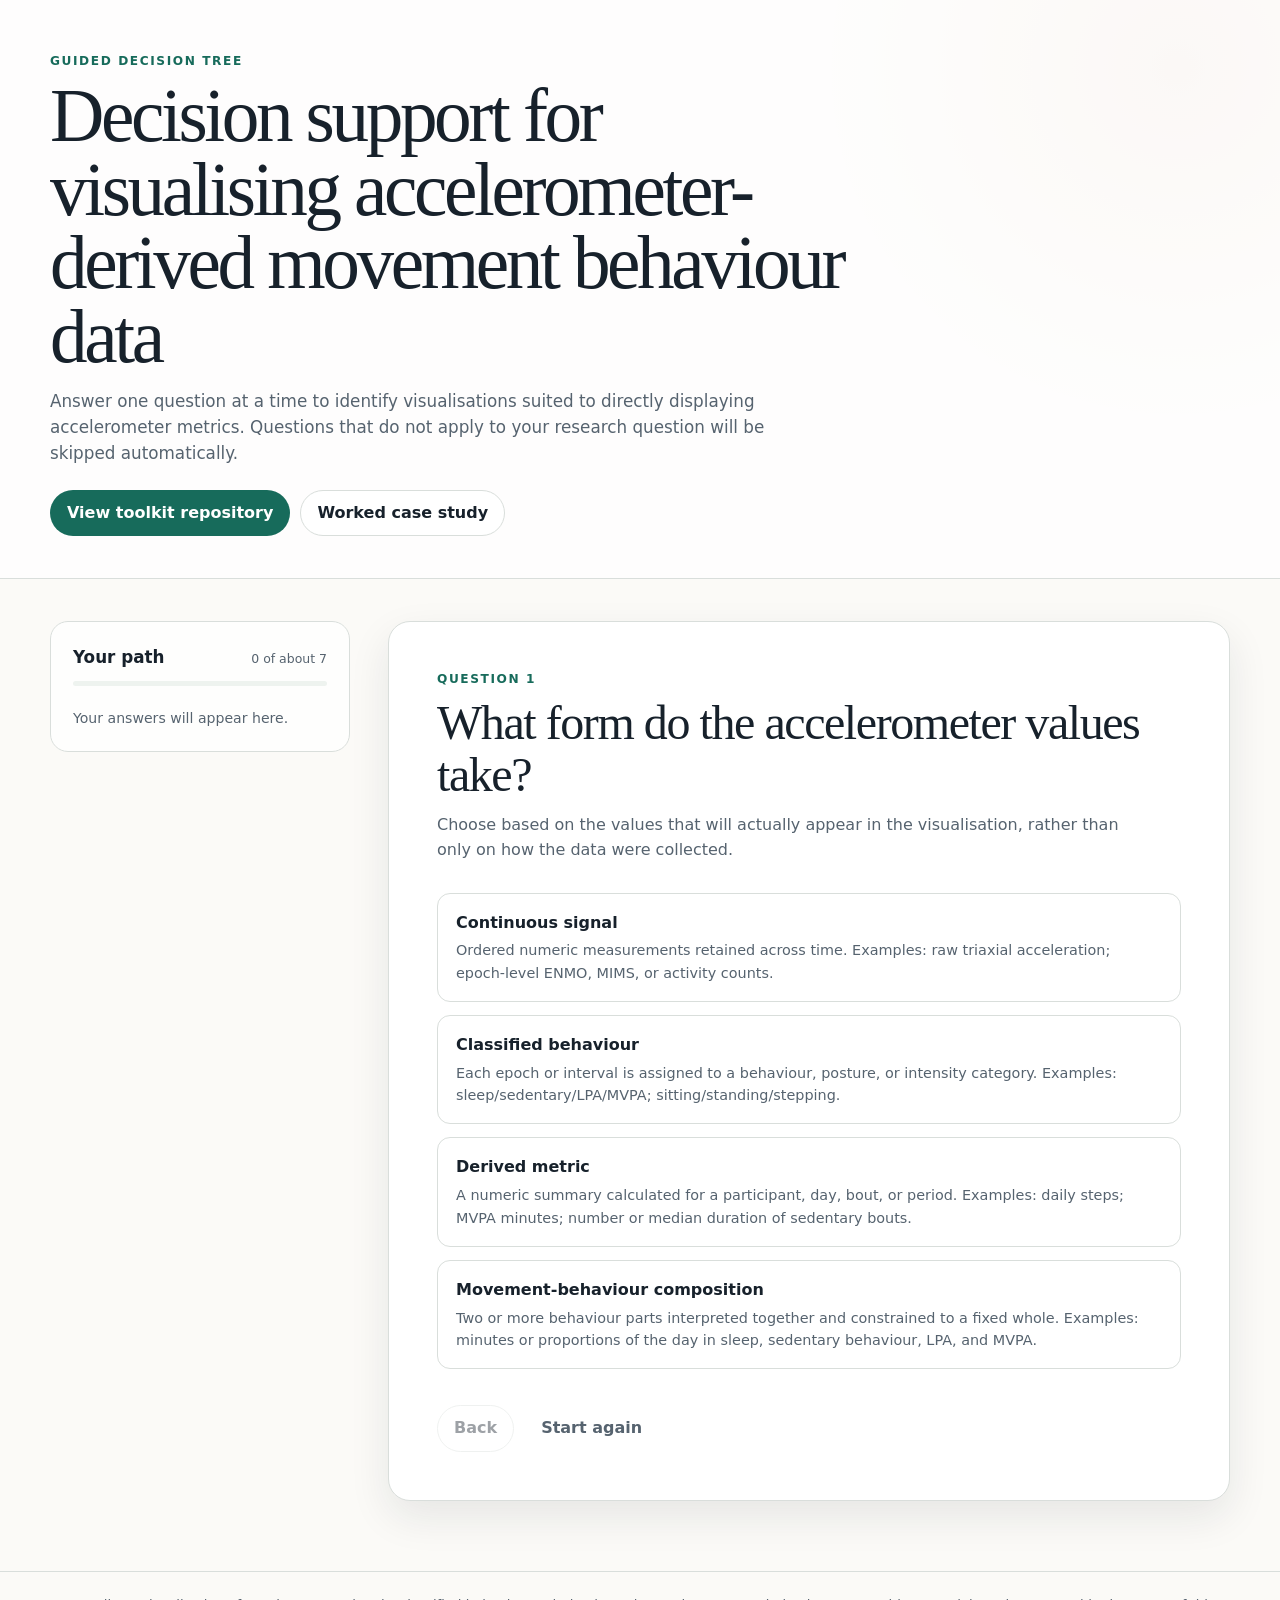
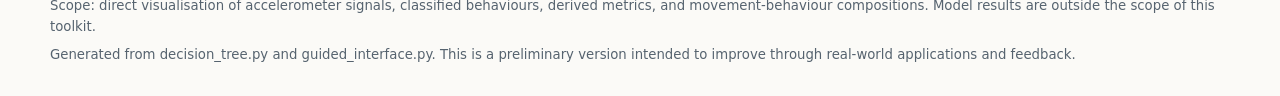
==== docs/index.html @ d6dd8bea "Add generated GitHub Pages recommender" ====
<!doctype html>
<html lang="en">
  <head>
    <meta charset="utf-8">
    <meta name="viewport" content="width=device-width, initial-scale=1">
    <title>Decision support for visualising accelerometer-derived movement behaviour data</title>
    <link rel="stylesheet" href="styles.css">
  </head>
  <body>
    <header class="site-header">
      <div class="header-inner">
        <p class="eyebrow">Guided decision tree</p>
        <h1>Decision support for visualising accelerometer-derived movement behaviour data</h1>
        <p class="intro">
          Answer one question at a time to identify visualisations suited to
          directly displaying accelerometer metrics. Questions that do not
          apply to your research question will be skipped automatically.
        </p>
        <div class="header-actions">
          <a class="button primary" href="https://github.com/mpaivama/accelerometer-visualisation-decision-support">
            View toolkit repository
          </a>
          <a class="button secondary" href="https://github.com/mpaivama/accelerometer-visualisation-decision-support/tree/main/case_study">
            Worked case study
          </a>
        </div>
      </div>
    </header>

    <main class="layout">
      <aside class="summary-panel" aria-label="Answered questions">
        <div class="summary-heading">
          <h2>Your path</h2>
          <span id="progress-label">Starting</span>
        </div>
        <div class="progress-track" aria-hidden="true">
          <div id="progress-bar" class="progress-bar"></div>
        </div>
        <ol id="answer-summary" class="answer-summary">
          <li class="empty-summary">Your answers will appear here.</li>
        </ol>
      </aside>

      <section class="workspace" aria-live="polite">
        <div id="error-box" class="error-box" hidden></div>

        <article id="question-card" class="card question-card">
          <p id="question-number" class="eyebrow"></p>
          <h2 id="question-title">Loading the first question...</h2>
          <p id="question-help" class="question-help"></p>
          <div id="answer-controls" class="answer-controls"></div>
          <div class="navigation">
            <button id="back-button" class="button secondary" type="button" disabled>
              Back
            </button>
            <button id="reset-button" class="button quiet" type="button">
              Start again
            </button>
          </div>
        </article>

        <section id="results" class="results" hidden>
          <div class="results-header">
            <p class="eyebrow">Decision-tree result</p>
            <h2>Recommended visualisations</h2>
            <p>
              These recommendations were generated from the Python decision tree
              used by the repository, notebook, local interface, and decision
              report. This page runs fully in the browser.
            </p>
          </div>
          <div id="recommendation-list" class="recommendation-list"></div>

          <article class="card supporting-card">
            <h3>Decision path</h3>
            <ul id="decision-path"></ul>
          </article>

          <article class="card supporting-card">
            <h3>Design notes</h3>
            <ul id="design-notes"></ul>
          </article>

          <div class="results-actions">
            <button id="results-back-button" class="button secondary" type="button">
              Change the last answer
            </button>
            <button id="results-reset-button" class="button primary" type="button">
              Start a new decision path
            </button>
          </div>
        </section>
      </section>
    </main>

    <footer>
      <p>
        Scope: direct visualisation of accelerometer signals, classified
        behaviours, derived metrics, and movement-behaviour compositions.
        Model results are outside the scope of this toolkit.
      </p>
      <p id="source-note"></p>
    </footer>

    <script src="data.js"></script>
    <script src="app.js"></script>
  </body>
</html>
---- docs/styles.css ----
:root {
  --ink: #17212b;
  --muted: #56636f;
  --paper: #fbfaf7;
  --panel: #ffffff;
  --line: #d9dedb;
  --soft: #eef3ef;
  --accent: #176b5b;
  --accent-dark: #0d5144;
  --accent-light: #dcefe9;
  --warm: #b6613b;
  --shadow: 0 16px 42px rgba(23, 33, 43, 0.09);
}

* {
  box-sizing: border-box;
}

[hidden] {
  display: none !important;
}

body {
  margin: 0;
  color: var(--ink);
  background:
    radial-gradient(circle at 92% 4%, rgba(182, 97, 59, 0.12), transparent 22rem),
    var(--paper);
  font-family: Inter, ui-sans-serif, system-ui, -apple-system, BlinkMacSystemFont, "Segoe UI", sans-serif;
  line-height: 1.55;
}

button,
input {
  font: inherit;
}

a {
  color: inherit;
}

.site-header {
  border-bottom: 1px solid var(--line);
  background: rgba(255, 255, 255, 0.72);
}

.header-inner {
  width: min(1180px, calc(100% - 40px));
  margin: 0 auto;
  padding: 52px 0 42px;
}

.eyebrow {
  margin: 0 0 8px;
  color: var(--accent);
  font-size: 0.76rem;
  font-weight: 800;
  letter-spacing: 0.13em;
  text-transform: uppercase;
}

h1,
h2,
h3,
p {
  margin-top: 0;
}

h1 {
  max-width: 800px;
  margin-bottom: 14px;
  font-family: Georgia, "Times New Roman", serif;
  font-size: clamp(2.35rem, 6vw, 4.7rem);
  font-weight: 500;
  letter-spacing: -0.045em;
  line-height: 0.98;
}

.intro {
  max-width: 780px;
  margin-bottom: 0;
  color: var(--muted);
  font-size: 1.05rem;
}

.header-actions {
  display: flex;
  flex-wrap: wrap;
  gap: 10px;
  margin-top: 24px;
}

.layout {
  display: grid;
  grid-template-columns: 300px minmax(0, 1fr);
  gap: 38px;
  width: min(1180px, calc(100% - 40px));
  margin: 42px auto 70px;
}

.summary-panel {
  align-self: start;
  position: sticky;
  top: 24px;
  padding: 22px;
  border: 1px solid var(--line);
  border-radius: 18px;
  background: rgba(255, 255, 255, 0.7);
}

.summary-heading {
  display: flex;
  align-items: baseline;
  justify-content: space-between;
  gap: 12px;
}

.summary-heading h2 {
  margin-bottom: 10px;
  font-size: 1.05rem;
}

#progress-label {
  color: var(--muted);
  font-size: 0.78rem;
}

.progress-track {
  height: 5px;
  overflow: hidden;
  margin-bottom: 22px;
  border-radius: 999px;
  background: var(--soft);
}

.progress-bar {
  width: 0;
  height: 100%;
  border-radius: inherit;
  background: var(--accent);
  transition: width 180ms ease;
}

.answer-summary {
  display: grid;
  gap: 15px;
  margin: 0;
  padding: 0;
  list-style: none;
}

.answer-summary li {
  padding-bottom: 14px;
  border-bottom: 1px solid var(--line);
}

.answer-summary li:last-child {
  padding-bottom: 0;
  border-bottom: 0;
}

.answer-summary .answer-question {
  display: block;
  margin-bottom: 3px;
  color: var(--muted);
  font-size: 0.75rem;
  line-height: 1.35;
}

.answer-summary .answer-value {
  display: block;
  font-size: 0.88rem;
  font-weight: 700;
  line-height: 1.35;
}

.empty-summary {
  color: var(--muted);
  font-size: 0.88rem;
}

.workspace {
  min-width: 0;
}

.card {
  border: 1px solid var(--line);
  border-radius: 22px;
  background: var(--panel);
  box-shadow: var(--shadow);
}

.question-card {
  padding: clamp(25px, 5vw, 48px);
}

.question-card h2,
.results-header h2 {
  margin-bottom: 12px;
  font-family: Georgia, "Times New Roman", serif;
  font-size: clamp(1.9rem, 4vw, 3rem);
  font-weight: 500;
  letter-spacing: -0.03em;
  line-height: 1.08;
}

.question-help,
.results-header p {
  max-width: 700px;
  color: var(--muted);
}

.answer-controls {
  display: grid;
  gap: 13px;
  margin: 30px 0 36px;
}

.option-button {
  width: 100%;
  padding: 17px 18px;
  border: 1px solid var(--line);
  border-radius: 13px;
  color: var(--ink);
  background: #fff;
  text-align: left;
  cursor: pointer;
  transition: border-color 150ms ease, box-shadow 150ms ease, transform 150ms ease;
}

.option-button:hover,
.option-button:focus-visible {
  border-color: var(--accent);
  box-shadow: 0 6px 18px rgba(23, 107, 91, 0.12);
  outline: 0;
  transform: translateY(-1px);
}

.option-label {
  display: block;
  margin-bottom: 4px;
  font-weight: 780;
}

.option-description {
  display: block;
  color: var(--muted);
  font-size: 0.9rem;
}

.navigation,
.results-actions {
  display: flex;
  flex-wrap: wrap;
  gap: 10px;
}

.button {
  display: inline-flex;
  align-items: center;
  justify-content: center;
  padding: 10px 16px;
  border: 1px solid transparent;
  border-radius: 999px;
  font-weight: 750;
  text-decoration: none;
  cursor: pointer;
}

.button:disabled {
  cursor: not-allowed;
  opacity: 0.42;
}

.button.primary {
  color: #fff;
  background: var(--accent);
}

.button.primary:hover {
  background: var(--accent-dark);
}

.button.secondary {
  border-color: var(--line);
  color: var(--ink);
  background: #fff;
}

.button.quiet {
  color: var(--muted);
  background: transparent;
}

.error-box {
  margin-bottom: 18px;
  padding: 14px 16px;
  border: 1px solid #db9c80;
  border-radius: 12px;
  color: #71351d;
  background: #fff0e9;
}

.results {
  display: grid;
  gap: 22px;
}

.results-header {
  padding: 18px 4px 4px;
}

.recommendation-list {
  display: grid;
  gap: 18px;
}

.recommendation-card {
  position: relative;
  overflow: hidden;
  padding: 28px;
  border: 1px solid var(--line);
  border-radius: 18px;
  background: #fff;
  box-shadow: var(--shadow);
}

.recommendation-card::before {
  position: absolute;
  inset: 0 auto 0 0;
  width: 5px;
  background: var(--accent);
  content: "";
}

.recommendation-rank {
  display: inline-block;
  margin-bottom: 11px;
  padding: 4px 9px;
  border-radius: 999px;
  color: var(--accent-dark);
  background: var(--accent-light);
  font-size: 0.72rem;
  font-weight: 800;
  letter-spacing: 0.08em;
  text-transform: uppercase;
}

.recommendation-card h3 {
  margin-bottom: 16px;
  font-family: Georgia, "Times New Roman", serif;
  font-size: 1.55rem;
  font-weight: 500;
}

.recommendation-detail {
  margin-bottom: 11px;
}

.recommendation-detail:last-child {
  margin-bottom: 0;
}

.recommendation-detail strong {
  color: var(--accent-dark);
}

.recommendation-detail ul {
  margin: 7px 0 0;
  padding-left: 22px;
  color: var(--muted);
}

.recommendation-detail li + li {
  margin-top: 5px;
}

.supporting-card {
  padding: 26px 28px;
  box-shadow: none;
}

.supporting-card h3 {
  margin-bottom: 12px;
}

.supporting-card ul {
  margin: 0;
  padding-left: 20px;
}

.supporting-card li + li {
  margin-top: 8px;
}

footer {
  border-top: 1px solid var(--line);
}

footer p {
  width: min(1180px, calc(100% - 40px));
  margin: 0 auto;
  padding: 24px 0 0;
  color: var(--muted);
  font-size: 0.83rem;
}

footer p:last-child {
  padding: 8px 0 30px;
}

@media (max-width: 850px) {
  .layout {
    grid-template-columns: 1fr;
  }

  .summary-panel {
    position: static;
  }
}

@media (max-width: 560px) {
  .header-inner,
  .layout,
  footer p {
    width: min(100% - 24px, 1180px);
  }

  .header-inner {
    padding-top: 38px;
  }

  .layout {
    margin-top: 24px;
  }

  .question-card {
    border-radius: 16px;
  }
}
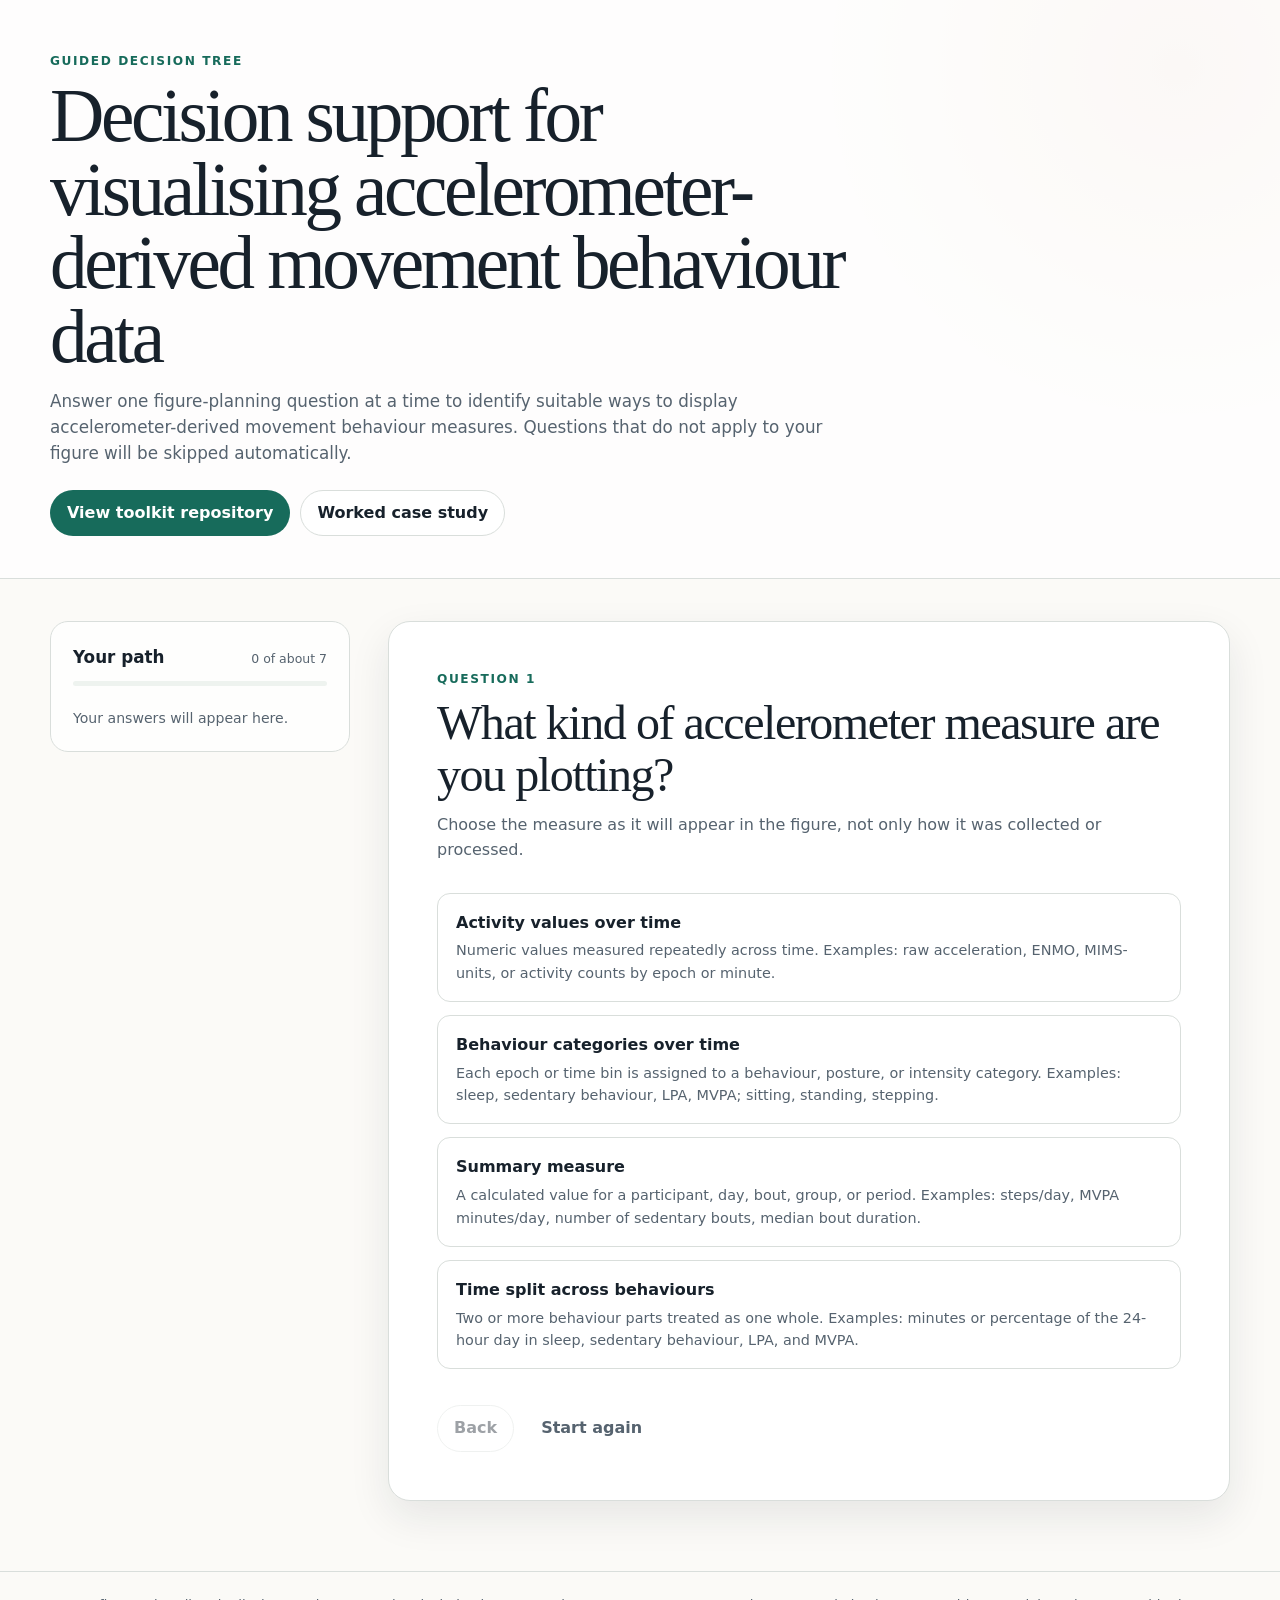
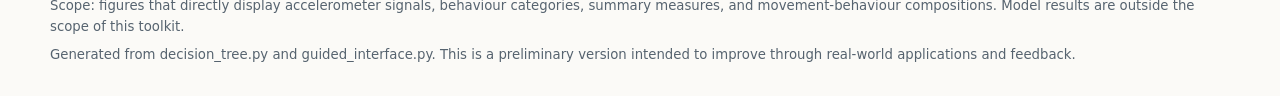
==== commit 1a56a9bd: "Refine decision interface language" ====
--- a/docs/index.html
+++ b/docs/index.html
@@ -12,9 +12,10 @@
         <p class="eyebrow">Guided decision tree</p>
         <h1>Decision support for visualising accelerometer-derived movement behaviour data</h1>
         <p class="intro">
-          Answer one question at a time to identify visualisations suited to
-          directly displaying accelerometer metrics. Questions that do not
-          apply to your research question will be skipped automatically.
+          Answer one figure-planning question at a time to identify suitable
+          ways to display accelerometer-derived movement behaviour measures.
+          Questions that do not apply to your figure will be skipped
+          automatically.
         </p>
         <div class="header-actions">
           <a class="button primary" href="https://github.com/mpaivama/accelerometer-visualisation-decision-support">
@@ -61,18 +62,18 @@
 
         <section id="results" class="results" hidden>
           <div class="results-header">
-            <p class="eyebrow">Decision-tree result</p>
+            <p class="eyebrow">Your recommendation</p>
             <h2>Recommended visualisations</h2>
             <p>
-              These recommendations were generated from the Python decision tree
-              used by the repository, notebook, local interface, and decision
-              report. This page runs fully in the browser.
+              These recommendations were generated from the same Python decision
+              tree used by the repository, notebook, local interface, and full
+              decision report. This page runs fully in the browser.
             </p>
           </div>
           <div id="recommendation-list" class="recommendation-list"></div>
 
           <article class="card supporting-card">
-            <h3>Decision path</h3>
+            <h3>Your decision path</h3>
             <ul id="decision-path"></ul>
           </article>
 
@@ -95,8 +96,8 @@
 
     <footer>
       <p>
-        Scope: direct visualisation of accelerometer signals, classified
-        behaviours, derived metrics, and movement-behaviour compositions.
+        Scope: figures that directly display accelerometer signals, behaviour
+        categories, summary measures, and movement-behaviour compositions.
         Model results are outside the scope of this toolkit.
       </p>
       <p id="source-note"></p>
--- a/docs/styles.css
+++ b/docs/styles.css
@@ -353,6 +353,39 @@
   font-weight: 500;
 }
 
+.example-figure {
+  overflow: hidden;
+  margin: 0 0 20px;
+  border: 1px solid var(--line);
+  border-radius: 14px;
+  background: #fbfaf7;
+}
+
+.example-figure img {
+  display: block;
+  width: 100%;
+  max-height: 430px;
+  object-fit: contain;
+  background: #fff;
+}
+
+.example-figure figcaption {
+  margin: 0;
+  padding: 11px 13px 13px;
+  color: var(--muted);
+  font-size: 0.82rem;
+  line-height: 1.4;
+}
+
+.example-figure figcaption strong {
+  color: var(--accent-dark);
+}
+
+.example-figure figcaption a {
+  color: var(--accent-dark);
+  font-weight: 750;
+}
+
 .recommendation-detail {
   margin-bottom: 11px;
 }
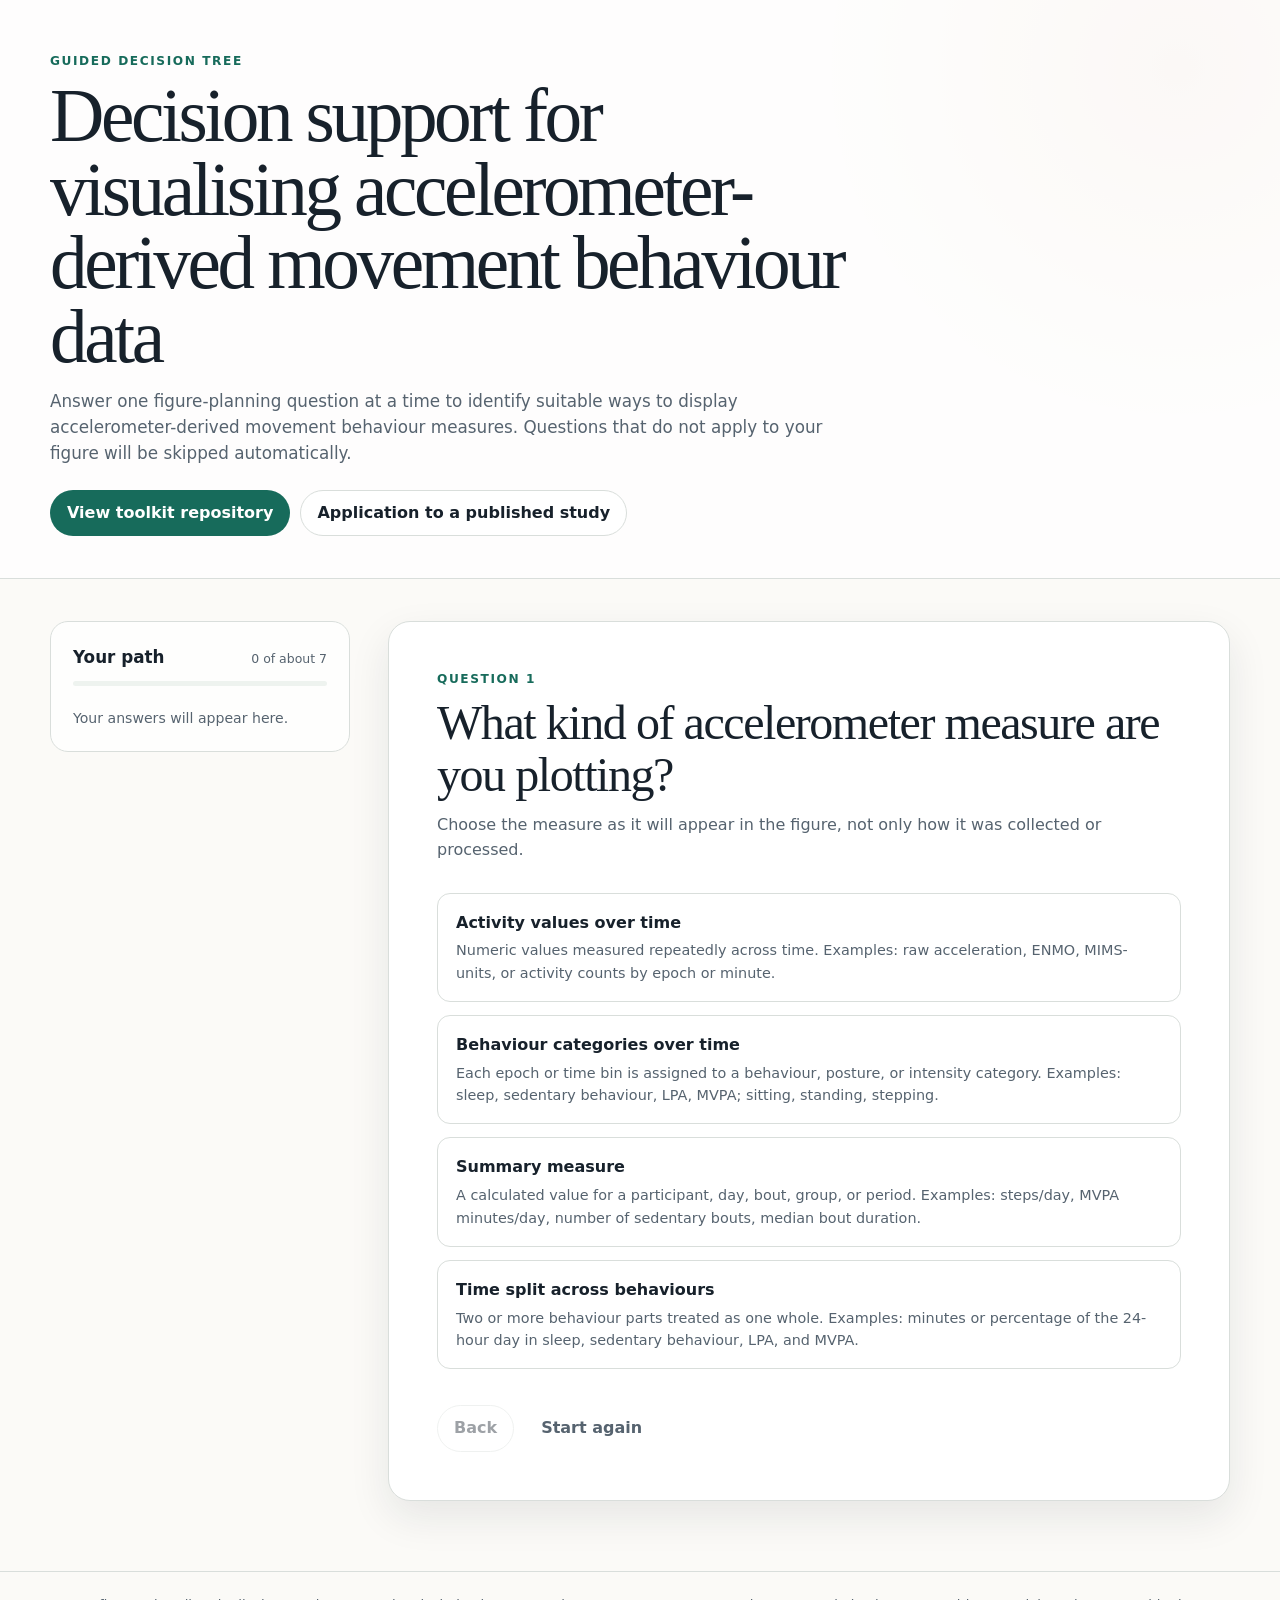
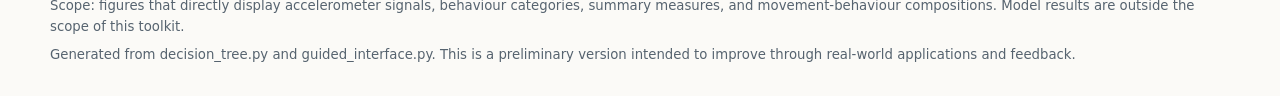
==== commit 0e4f24ee: "Prepare LABDA toolkit v1.0.0 release" ====
--- a/docs/index.html
+++ b/docs/index.html
@@ -21,8 +21,8 @@
           <a class="button primary" href="https://github.com/mpaivama/accelerometer-visualisation-decision-support">
             View toolkit repository
           </a>
-          <a class="button secondary" href="https://github.com/mpaivama/accelerometer-visualisation-decision-support/tree/main/case_study">
-            Worked case study
+          <a class="button secondary" href="https://github.com/mpaivama/accelerometer-visualisation-decision-support/tree/main/application_to_a_published_study">
+            Application to a published study
           </a>
         </div>
       </div>
